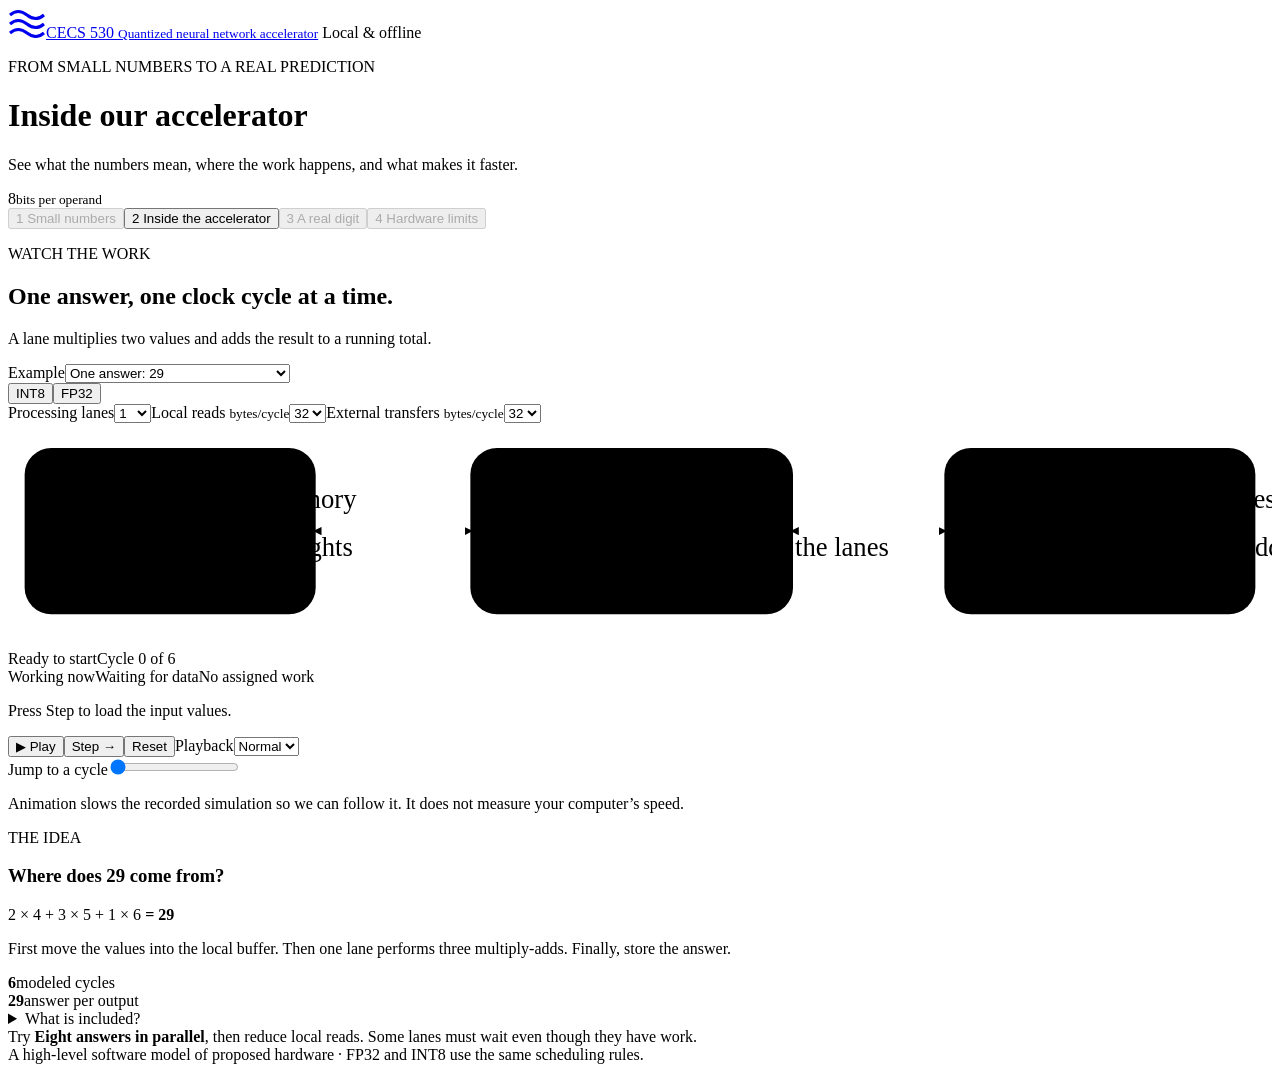
==== demo/web/index.html @ 4443b755 "Animate the accelerator one cycle at a time Add the offline browser interface, memory diagram, lane " ====
<!doctype html>
<html lang="en"><head><meta charset="utf-8"><meta name="viewport" content="width=device-width,initial-scale=1"><title>Inside our accelerator · CECS 530</title><link rel="stylesheet" href="/styles.css"><script defer src="/app.js"></script></head>
<body>
<header class="topbar"><a class="brand" href="/" aria-label="Demo home"><svg width="38" height="30" viewBox="0 0 38 30" aria-hidden="true"><path d="M2 7Q10 0 19 7T36 7M2 16Q10 9 19 16T36 16M2 25Q10 18 19 25T36 25" fill="none" stroke="currentColor" stroke-width="3"/></svg><span>CECS 530 <small>Quantized neural network accelerator</small></span></a><span class="local-tag"><i></i> Local &amp; offline</span></header>
<main>
<div class="hero"><div><p class="eyebrow">FROM SMALL NUMBERS TO A REAL PREDICTION</p><h1>Inside our accelerator</h1><p>See what the numbers mean, where the work happens, and what makes it faster.</p></div><div class="hero-mark" aria-hidden="true"><span>8</span><small>bits per operand</small></div></div>
<nav class="tabs" aria-label="Walkthrough sections"><button data-view="numbers" disabled>1 <span>Small numbers</span></button><button data-view="accelerator" class="selected" aria-current="page">2 <span>Inside the accelerator</span></button><button data-view="digit" disabled>3 <span>A real digit</span></button><button data-view="hardware" disabled>4 <span>Hardware limits</span></button></nav>
<section id="accelerator-view" class="view">
<div class="view-heading"><div><p class="eyebrow">WATCH THE WORK</p><h2>One answer, one clock cycle at a time.</h2></div><p class="view-intro">A lane multiplies two values and adds the result to a running total.</p></div>
<div class="two-column"><div class="panel simulation">
<div class="toolbar"><label>Example<select id="toy-preset"><option value="single">One answer: 29</option><option value="parallel">Eight answers in parallel</option><option value="tail">Ten outputs: a partially filled group</option></select></label><div class="segmented" aria-label="Operand precision"><button data-precision="int8" class="selected" aria-pressed="true">INT8</button><button data-precision="fp32" aria-pressed="false">FP32</button></div></div>
<div class="compact-controls"><label>Processing lanes<select id="toy-lanes"><option>1</option><option>4</option><option>8</option><option>16</option><option>32</option></select></label><label>Local reads <small>bytes/cycle</small><select id="toy-local"><option>2</option><option>8</option><option>16</option><option selected>32</option><option>64</option></select></label><label>External transfers <small>bytes/cycle</small><select id="toy-external"><option>1</option><option>4</option><option>8</option><option selected>32</option><option>64</option></select></label></div>
<div id="toy-error" class="error" role="alert" hidden></div>
<div id="toy-stage">
<svg class="machine" viewBox="0 0 760 134" role="img" aria-label="External memory connects to a local buffer, which feeds the processing lanes"><defs><marker id="arrowhead" viewBox="0 0 10 10" refX="7" refY="5" markerWidth="5" markerHeight="5" orient="auto-start-reverse"><path d="M0 0L10 5L0 10z" fill="currentColor"/></marker></defs><path id="external-path" class="connection" d="M185 65H278" marker-start="url(#arrowhead)" marker-end="url(#arrowhead)"/><path id="local-path" class="connection" d="M472 65H563" marker-start="url(#arrowhead)" marker-end="url(#arrowhead)"/><rect class="machine-node" x="10" y="15" width="175" height="100" rx="16"/><rect class="machine-node buffer-node" x="278" y="15" width="194" height="100" rx="16"/><rect class="machine-node lane-node" x="563" y="15" width="187" height="100" rx="16"/><text x="98" y="51">External memory</text><text class="machine-small" x="98" y="80">inputs &amp; weights</text><text x="375" y="51">Local buffer</text><text class="machine-small" id="buffer-caption" x="375" y="80">values close to the lanes</text><text x="656" y="51">Processing lanes</text><text class="machine-small" id="machine-lane-caption" x="656" y="80">one multiply-add per lane</text></svg>
<div class="phase-heading"><span id="phase-pill" class="pill">Ready to start</span><span id="cycle-label">Cycle 0 of 6</span></div><div id="phase-timeline" class="timeline" aria-label="Execution phases"></div>
<div id="lane-grid" class="lane-grid"></div>
<div class="legend"><span><i class="working"></i>Working now</span><span><i class="waiting"></i>Waiting for data</span><span><i class="unused"></i>No assigned work</span></div>
<p id="event-explanation" class="event-note" aria-live="polite">Press Step to load the input values.</p>
<div class="playback"><button id="play" class="primary">▶ Play</button><button id="step">Step →</button><button id="reset">Reset</button><label>Playback<select id="playback-speed"><option value="1200">Slow</option><option value="650" selected>Normal</option><option value="200">Fast</option></select></label></div>
<label class="scrub-label">Jump to a cycle<input id="trace-position" type="range" min="0" max="6" value="0"></label>
<p class="small-note">Animation slows the recorded simulation so we can follow it. It does not measure your computer’s speed.</p>
</div></div>
<aside class="lesson"><p class="eyebrow">THE IDEA</p><h3 id="toy-lesson-title">Where does 29 come from?</h3><div class="equation">2 × 4 + 3 × 5 + 1 × 6 <strong>= 29</strong></div><p id="toy-lesson">First move the values into the local buffer. Then one lane performs three multiply-adds. Finally, store the answer.</p><div class="stat-pair"><div><strong id="toy-total">6</strong><span>modeled cycles</span></div><div><strong id="toy-answer">29</strong><span>answer per output</span></div></div><details><summary>What is included?</summary><p>Load inputs, load weights, perform matrix calculations, and store 32-bit outputs. Bias, activation and rescaling are separate steps in the digit view.</p></details><div class="tip">Try <b>Eight answers in parallel</b>, then reduce local reads. Some lanes must wait even though they have work.</div></aside></div>
</section>
<section id="numbers-view" class="view" hidden></section><section id="digit-view" class="view" hidden></section><section id="hardware-view" class="view" hidden></section>
<footer>A high-level software model of proposed hardware · FP32 and INT8 use the same scheduling rules.</footer>
</main></body></html>
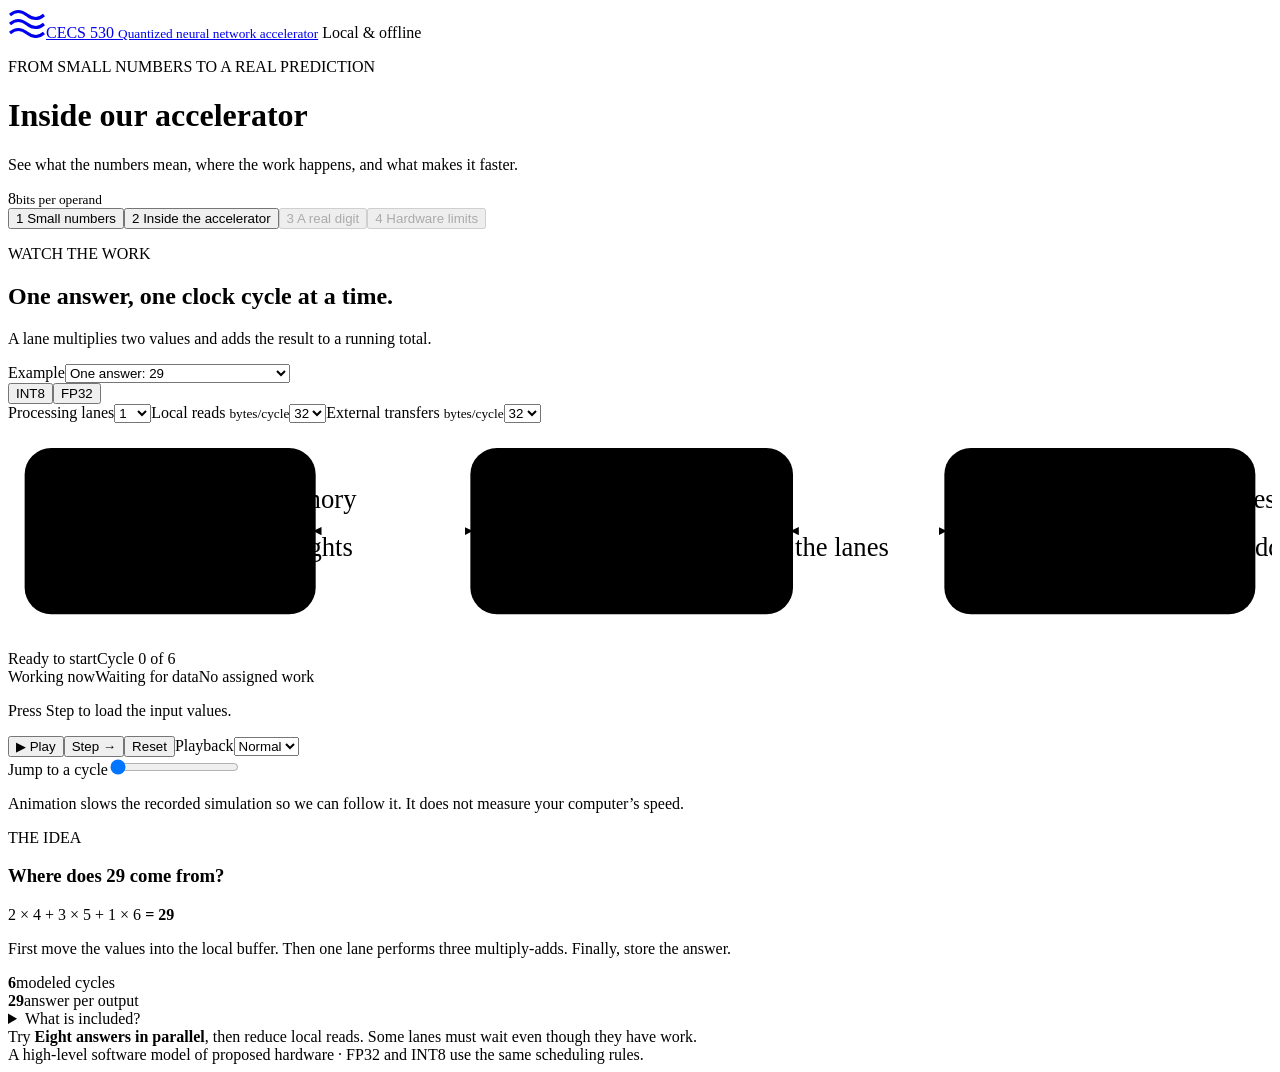
==== commit c4e27de6: "Explain quantization with interactive examples Show rounding, clipping, wider accumulation and bias " ====
--- a/demo/web/index.html
+++ b/demo/web/index.html
@@ -4,7 +4,7 @@
 <header class="topbar"><a class="brand" href="/" aria-label="Demo home"><svg width="38" height="30" viewBox="0 0 38 30" aria-hidden="true"><path d="M2 7Q10 0 19 7T36 7M2 16Q10 9 19 16T36 16M2 25Q10 18 19 25T36 25" fill="none" stroke="currentColor" stroke-width="3"/></svg><span>CECS 530 <small>Quantized neural network accelerator</small></span></a><span class="local-tag"><i></i> Local &amp; offline</span></header>
 <main>
 <div class="hero"><div><p class="eyebrow">FROM SMALL NUMBERS TO A REAL PREDICTION</p><h1>Inside our accelerator</h1><p>See what the numbers mean, where the work happens, and what makes it faster.</p></div><div class="hero-mark" aria-hidden="true"><span>8</span><small>bits per operand</small></div></div>
-<nav class="tabs" aria-label="Walkthrough sections"><button data-view="numbers" disabled>1 <span>Small numbers</span></button><button data-view="accelerator" class="selected" aria-current="page">2 <span>Inside the accelerator</span></button><button data-view="digit" disabled>3 <span>A real digit</span></button><button data-view="hardware" disabled>4 <span>Hardware limits</span></button></nav>
+<nav class="tabs" aria-label="Walkthrough sections"><button data-view="numbers">1 <span>Small numbers</span></button><button data-view="accelerator" class="selected" aria-current="page">2 <span>Inside the accelerator</span></button><button data-view="digit" disabled>3 <span>A real digit</span></button><button data-view="hardware" disabled>4 <span>Hardware limits</span></button></nav>
 <section id="accelerator-view" class="view">
 <div class="view-heading"><div><p class="eyebrow">WATCH THE WORK</p><h2>One answer, one clock cycle at a time.</h2></div><p class="view-intro">A lane multiplies two values and adds the result to a running total.</p></div>
 <div class="two-column"><div class="panel simulation">
@@ -23,6 +23,15 @@
 </div></div>
 <aside class="lesson"><p class="eyebrow">THE IDEA</p><h3 id="toy-lesson-title">Where does 29 come from?</h3><div class="equation">2 × 4 + 3 × 5 + 1 × 6 <strong>= 29</strong></div><p id="toy-lesson">First move the values into the local buffer. Then one lane performs three multiply-adds. Finally, store the answer.</p><div class="stat-pair"><div><strong id="toy-total">6</strong><span>modeled cycles</span></div><div><strong id="toy-answer">29</strong><span>answer per output</span></div></div><details><summary>What is included?</summary><p>Load inputs, load weights, perform matrix calculations, and store 32-bit outputs. Bias, activation and rescaling are separate steps in the digit view.</p></details><div class="tip">Try <b>Eight answers in parallel</b>, then reduce local reads. Some lanes must wait even though they have work.</div></aside></div>
 </section>
-<section id="numbers-view" class="view" hidden></section><section id="digit-view" class="view" hidden></section><section id="hardware-view" class="view" hidden></section>
+<section id="numbers-view" class="view" hidden>
+<div class="view-heading"><div><p class="eyebrow">UNDERSTAND THE REPRESENTATION</p><h2>Smaller numbers keep less detail.</h2></div><p class="view-intro">An integer and a scale work together to represent a value.</p></div>
+<div class="panel"><div class="number-controls"><label>Original value<input id="quant-value" type="number" min="-1000" max="1000" step="0.01" value="1.23"></label><label>Scale <small>value represented by one integer step</small><input id="quant-scale" type="number" min="0.0001" max="10" step="0.01" value="0.1"></label><button id="round-example">Try rounding</button><button id="clip-example">Try clipping</button><button id="tie-example">Try a halfway value</button></div>
+<div id="quant-error" class="error" role="alert" hidden></div><div id="quant-result">
+<div class="number-flow"><div><span>Original value</span><strong id="quant-original">1.23</strong><small>represented with FP32</small></div><b>÷ scale</b><div><span>Integer steps</span><strong id="quant-scaled">12.3</strong><small>round, then stay within range</small></div><b>store</b><div class="highlight"><span>Stored INT8</span><strong id="quant-stored">12</strong><small>one byte per operand</small></div><b>× scale</b><div><span>Reconstructed value</span><strong id="quant-reconstructed">1.2</strong><small id="quant-loss">0.03 difference</small></div></div>
+<div class="number-line"><span>−127</span><div><i id="quant-marker"></i></div><span>127</span></div><p id="quant-explanation" class="event-note" aria-live="polite"></p><p class="small-note">This teaching example changes its own scale. The digit model’s calibrated scale stays fixed.</p></div></div>
+<div class="explanation-grid"><article class="panel"><p class="eyebrow">SMALL OPERANDS, WIDE TOTALS</p><h3>Why not keep the answer in INT8?</h3><div class="big-equation">127 × 127 = <strong id="wide-product">16,129</strong></div><p>Even one product is too large for INT8. A dot product adds many of them, so our machine uses a checked INT32 running total.</p><div class="range-note"><b>INT8 operands</b> −128 to 127<br><b>INT32 totals</b> −2,147,483,648 to 2,147,483,647</div><p class="small-note">Our weight quantizer uses the symmetric subset −127 to 127.</p></article>
+<article class="panel"><p class="eyebrow">KEEP THE UNITS CONSISTENT</p><h3>A bias is added in the product’s units.</h3><div class="bias-flow"><div><strong>20</strong><span>× 0.01 = 0.20</span></div><b>+ 4</b><div><strong id="bias-total">24</strong><span>× 0.01 = 0.24</span></div><b>÷ 4</b><div><strong id="bias-rescaled">6</strong><span>× 0.04 = 0.24</span></div></div><p>A learned bias of 0.04 becomes integer 4 at scale 0.01. Rescaling changes the integer to match the next layer’s units. Both final representations mean 0.24.</p><p class="small-note">These are illustrative values. The actual network uses its fixed calibrated scale and an integer multiplier and shift.</p></article></div>
+<div class="panel preparation"><p class="eyebrow">PREPARE ONCE, THEN PREDICT</p><h3>The model is already trained.</h3><div class="split-flow"><div><strong>54,000</strong><span>training images<br>learn weights and biases</span></div><div><strong>5,000</strong><span>validation images<br>monitor training</span></div><div><strong>1,000</strong><span>calibration images<br>choose a hidden scale</span></div><div><strong>10,000</strong><span>separate test images<br>measure final accuracy</span></div></div><p>The live demo uses the verified weights and fixed scales. It does not learn from the examples you select.</p></div>
+</section><section id="digit-view" class="view" hidden></section><section id="hardware-view" class="view" hidden></section>
 <footer>A high-level software model of proposed hardware · FP32 and INT8 use the same scheduling rules.</footer>
 </main></body></html>
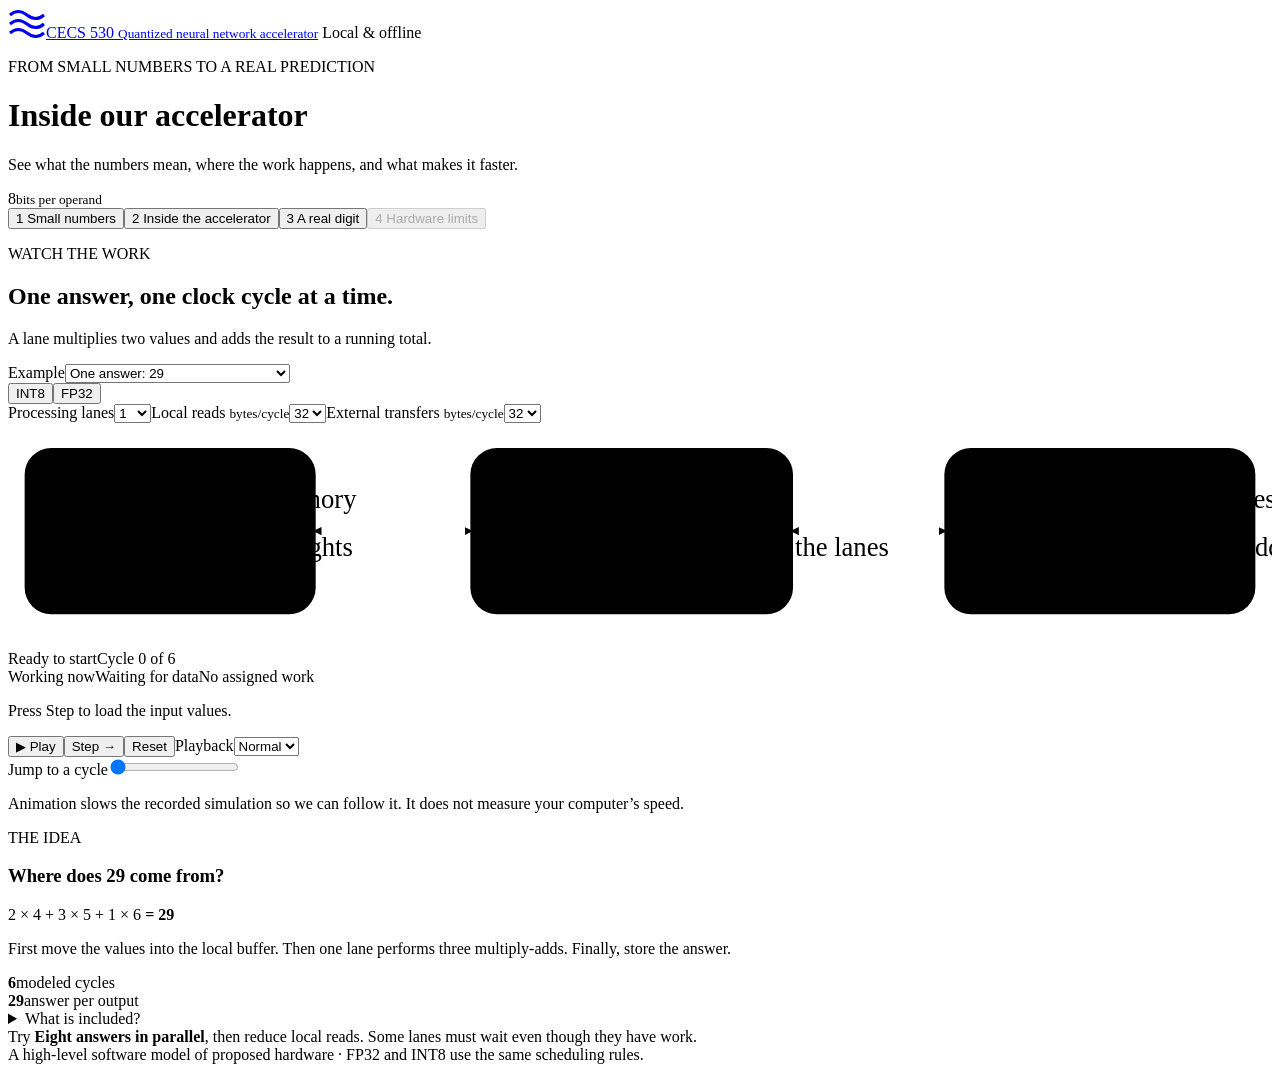
==== commit dd9b7f61: "Show real digit predictions through both models Run every selected image through both simulated laye" ====
--- a/demo/web/index.html
+++ b/demo/web/index.html
@@ -4,7 +4,7 @@
 <header class="topbar"><a class="brand" href="/" aria-label="Demo home"><svg width="38" height="30" viewBox="0 0 38 30" aria-hidden="true"><path d="M2 7Q10 0 19 7T36 7M2 16Q10 9 19 16T36 16M2 25Q10 18 19 25T36 25" fill="none" stroke="currentColor" stroke-width="3"/></svg><span>CECS 530 <small>Quantized neural network accelerator</small></span></a><span class="local-tag"><i></i> Local &amp; offline</span></header>
 <main>
 <div class="hero"><div><p class="eyebrow">FROM SMALL NUMBERS TO A REAL PREDICTION</p><h1>Inside our accelerator</h1><p>See what the numbers mean, where the work happens, and what makes it faster.</p></div><div class="hero-mark" aria-hidden="true"><span>8</span><small>bits per operand</small></div></div>
-<nav class="tabs" aria-label="Walkthrough sections"><button data-view="numbers">1 <span>Small numbers</span></button><button data-view="accelerator" class="selected" aria-current="page">2 <span>Inside the accelerator</span></button><button data-view="digit" disabled>3 <span>A real digit</span></button><button data-view="hardware" disabled>4 <span>Hardware limits</span></button></nav>
+<nav class="tabs" aria-label="Walkthrough sections"><button data-view="numbers">1 <span>Small numbers</span></button><button data-view="accelerator" class="selected" aria-current="page">2 <span>Inside the accelerator</span></button><button data-view="digit">3 <span>A real digit</span></button><button data-view="hardware" disabled>4 <span>Hardware limits</span></button></nav>
 <section id="accelerator-view" class="view">
 <div class="view-heading"><div><p class="eyebrow">WATCH THE WORK</p><h2>One answer, one clock cycle at a time.</h2></div><p class="view-intro">A lane multiplies two values and adds the result to a running total.</p></div>
 <div class="two-column"><div class="panel simulation">
@@ -32,6 +32,20 @@
 <div class="explanation-grid"><article class="panel"><p class="eyebrow">SMALL OPERANDS, WIDE TOTALS</p><h3>Why not keep the answer in INT8?</h3><div class="big-equation">127 × 127 = <strong id="wide-product">16,129</strong></div><p>Even one product is too large for INT8. A dot product adds many of them, so our machine uses a checked INT32 running total.</p><div class="range-note"><b>INT8 operands</b> −128 to 127<br><b>INT32 totals</b> −2,147,483,648 to 2,147,483,647</div><p class="small-note">Our weight quantizer uses the symmetric subset −127 to 127.</p></article>
 <article class="panel"><p class="eyebrow">KEEP THE UNITS CONSISTENT</p><h3>A bias is added in the product’s units.</h3><div class="bias-flow"><div><strong>20</strong><span>× 0.01 = 0.20</span></div><b>+ 4</b><div><strong id="bias-total">24</strong><span>× 0.01 = 0.24</span></div><b>÷ 4</b><div><strong id="bias-rescaled">6</strong><span>× 0.04 = 0.24</span></div></div><p>A learned bias of 0.04 becomes integer 4 at scale 0.01. Rescaling changes the integer to match the next layer’s units. Both final representations mean 0.24.</p><p class="small-note">These are illustrative values. The actual network uses its fixed calibrated scale and an integer multiplier and shift.</p></article></div>
 <div class="panel preparation"><p class="eyebrow">PREPARE ONCE, THEN PREDICT</p><h3>The model is already trained.</h3><div class="split-flow"><div><strong>54,000</strong><span>training images<br>learn weights and biases</span></div><div><strong>5,000</strong><span>validation images<br>monitor training</span></div><div><strong>1,000</strong><span>calibration images<br>choose a hidden scale</span></div><div><strong>10,000</strong><span>separate test images<br>measure final accuracy</span></div></div><p>The live demo uses the verified weights and fixed scales. It does not learn from the examples you select.</p></div>
-</section><section id="digit-view" class="view" hidden></section><section id="hardware-view" class="view" hidden></section>
+</section><section id="digit-view" class="view" hidden>
+<div class="view-heading"><div><p class="eyebrow">FROM PIXELS TO A PREDICTION</p><h2>A real image. Two numerical paths.</h2></div><p class="view-intro">The verified network has 784 inputs, 64 hidden values and ten digit scores.</p></div>
+<div class="digit-layout"><aside class="panel gallery-panel"><label>Choose an example<select id="gallery-filter"><option value="all">All 31 examples</option><option value="correct">Both models correct</option><option value="mistake">At least one mistake</option><option value="different">FP32 and INT8 disagree</option></select></label><div id="digit-gallery" class="digit-gallery" aria-label="MNIST example gallery"></div><p class="small-note">Includes the first 16 verified images and all 15 disagreements from the original test. This gallery is not an accuracy sample.</p></aside>
+<div><div class="panel"><div class="selected-digit"><canvas id="selected-digit" width="28" height="28" aria-label="Selected MNIST image"></canvas><div><p class="eyebrow" id="selected-example">MNIST image 0</p><h3 id="known-digit">Known digit: 7</h3><p>The weights and calibrated scales stay fixed.</p></div><button id="run-digit" class="primary">Run both models</button></div>
+<div id="digit-error" class="error" role="alert" hidden></div><p id="digit-loading" class="event-note" hidden>Running both matrix stages through the simulator…</p>
+<div id="digit-result" hidden><div class="prediction-row"><div class="prediction fp32"><span>FP32 prediction</span><strong id="fp-prediction"></strong><small id="fp-correct"></small></div><div class="prediction int8"><span>INT8 prediction</span><strong id="int-prediction"></strong><small id="int-correct"></small></div><div class="verification-note" id="digit-verification"></div></div>
+<div class="pipeline" aria-label="Inspect the prediction steps"><button data-stage="pixels" class="selected">1 · Pixels</button><button data-stage="first">2 · First matrix</button><button data-stage="hidden">3 · Hidden values</button><button data-stage="second">4 · Second matrix</button><button data-stage="scores">5 · Digit scores</button></div>
+<div class="stage-description"><span id="stage-badge" class="pill"></span><h3 id="stage-title"></h3><p id="stage-copy"></p></div>
+<div id="pixel-inspection" class="pixel-inspection"><div><canvas id="pixel-map" width="28" height="28" aria-label="Pixel values; choose one to inspect"></canvas><small>Click a pixel to inspect its values.</small></div><div><p class="eyebrow">ONE PIXEL, TWO REPRESENTATIONS</p><div id="pixel-details" class="pixel-details"></div><p class="small-note">Divide the stored image byte by 255 for FP32. INT8 represents it in steps of 1/127.</p></div></div>
+<div id="hidden-inspection" hidden><div class="heatmap-title"><span>FP32 hidden values</span><span>INT8 hidden values</span></div><div class="hidden-pair"><div id="hidden-fp" class="hidden-grid"></div><div id="hidden-int" class="hidden-grid"></div></div><p class="small-note" id="hidden-note"></p></div>
+<div id="stage-metrics" class="metric-grid" hidden></div>
+<div id="score-inspection" hidden><div class="legend"><span class="blue">● FP32</span><span class="orange">● INT8 in comparable display units</span></div><svg id="score-chart" viewBox="0 0 700 345" role="img" aria-label="Ten output scores for FP32 and INT8"></svg><p class="small-note">These are scores, not confidence percentages. INT8 picks its maximum using raw INT32 scores; conversion here is only for comparison.</p><details><summary>See the raw INT32 digit scores</summary><p id="raw-scores" class="mono"></p></details></div>
+<p class="small-note" id="live-timing-note"></p></div></div>
+<div class="panel saved-results"><p class="eyebrow">SAVED FULL-TEST RESULT · 10,000 IMAGES</p><div class="stat-pair"><div><strong class="blue" id="saved-fp-accuracy">96.96%</strong><span>FP32 accuracy</span></div><div><strong class="orange" id="saved-int-accuracy">96.98%</strong><span>INT8 accuracy</span></div></div><p>These are the published full-test counts, not an accuracy estimate from clicking through this gallery. Fifteen predictions changed; INT8 was correct on two more images overall.</p></div></div></div>
+</section><section id="hardware-view" class="view" hidden></section>
 <footer>A high-level software model of proposed hardware · FP32 and INT8 use the same scheduling rules.</footer>
 </main></body></html>
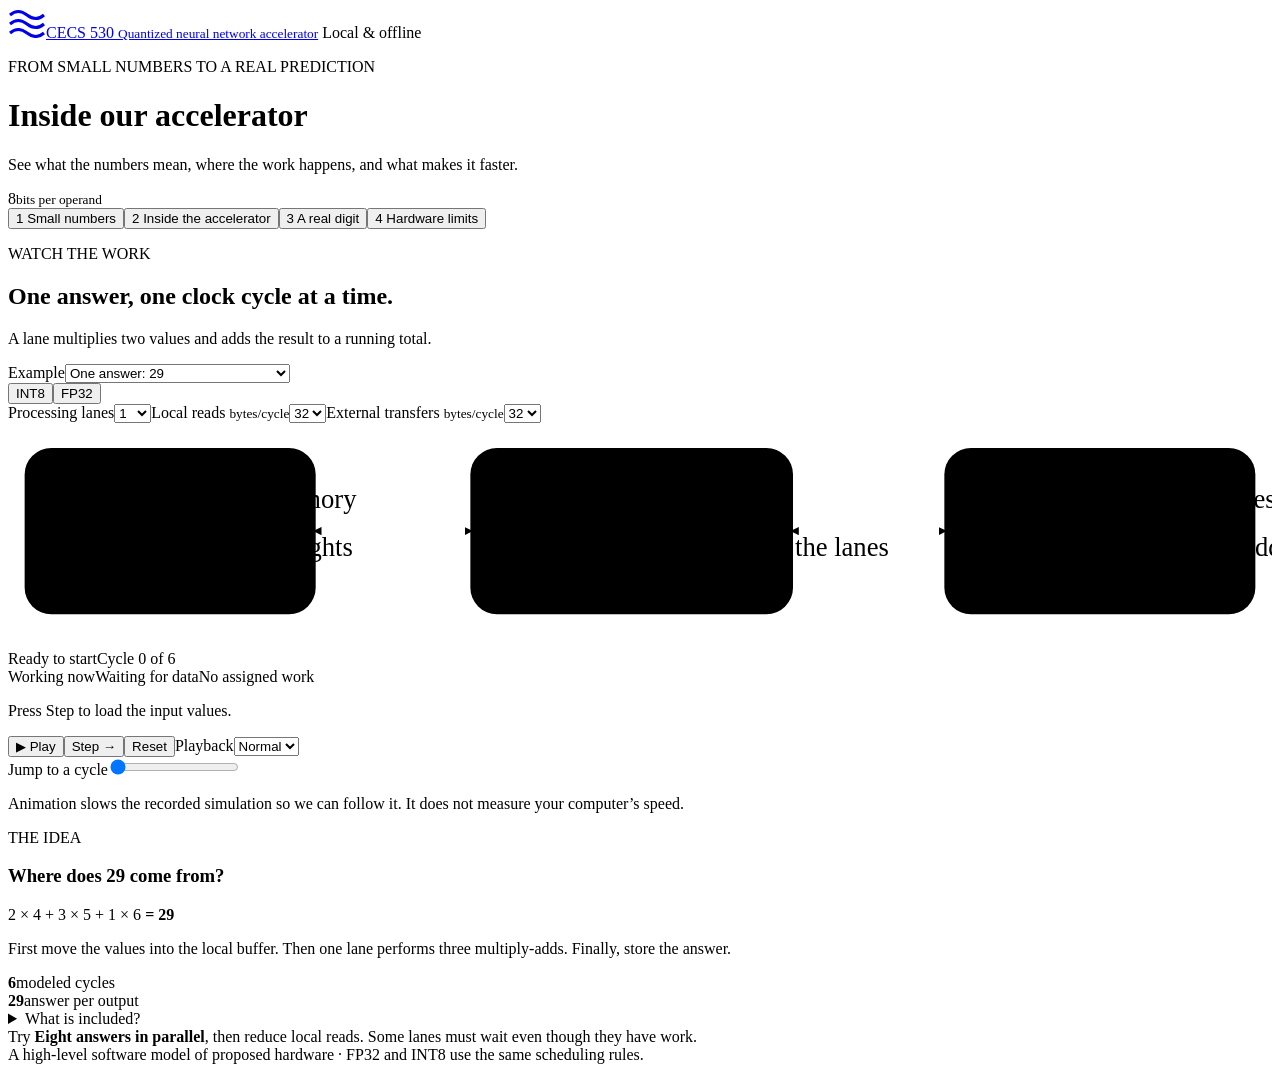
==== commit eb513548: "Make memory limits and lane counts interactive Recompute matched hardware comparisons and both publi" ====
--- a/demo/web/index.html
+++ b/demo/web/index.html
@@ -4,7 +4,7 @@
 <header class="topbar"><a class="brand" href="/" aria-label="Demo home"><svg width="38" height="30" viewBox="0 0 38 30" aria-hidden="true"><path d="M2 7Q10 0 19 7T36 7M2 16Q10 9 19 16T36 16M2 25Q10 18 19 25T36 25" fill="none" stroke="currentColor" stroke-width="3"/></svg><span>CECS 530 <small>Quantized neural network accelerator</small></span></a><span class="local-tag"><i></i> Local &amp; offline</span></header>
 <main>
 <div class="hero"><div><p class="eyebrow">FROM SMALL NUMBERS TO A REAL PREDICTION</p><h1>Inside our accelerator</h1><p>See what the numbers mean, where the work happens, and what makes it faster.</p></div><div class="hero-mark" aria-hidden="true"><span>8</span><small>bits per operand</small></div></div>
-<nav class="tabs" aria-label="Walkthrough sections"><button data-view="numbers">1 <span>Small numbers</span></button><button data-view="accelerator" class="selected" aria-current="page">2 <span>Inside the accelerator</span></button><button data-view="digit">3 <span>A real digit</span></button><button data-view="hardware" disabled>4 <span>Hardware limits</span></button></nav>
+<nav class="tabs" aria-label="Walkthrough sections"><button data-view="numbers">1 <span>Small numbers</span></button><button data-view="accelerator" class="selected" aria-current="page">2 <span>Inside the accelerator</span></button><button data-view="digit">3 <span>A real digit</span></button><button data-view="hardware">4 <span>Hardware limits</span></button></nav>
 <section id="accelerator-view" class="view">
 <div class="view-heading"><div><p class="eyebrow">WATCH THE WORK</p><h2>One answer, one clock cycle at a time.</h2></div><p class="view-intro">A lane multiplies two values and adds the result to a running total.</p></div>
 <div class="two-column"><div class="panel simulation">
@@ -46,6 +46,15 @@
 <div id="score-inspection" hidden><div class="legend"><span class="blue">● FP32</span><span class="orange">● INT8 in comparable display units</span></div><svg id="score-chart" viewBox="0 0 700 345" role="img" aria-label="Ten output scores for FP32 and INT8"></svg><p class="small-note">These are scores, not confidence percentages. INT8 picks its maximum using raw INT32 scores; conversion here is only for comparison.</p><details><summary>See the raw INT32 digit scores</summary><p id="raw-scores" class="mono"></p></details></div>
 <p class="small-note" id="live-timing-note"></p></div></div>
 <div class="panel saved-results"><p class="eyebrow">SAVED FULL-TEST RESULT · 10,000 IMAGES</p><div class="stat-pair"><div><strong class="blue" id="saved-fp-accuracy">96.96%</strong><span>FP32 accuracy</span></div><div><strong class="orange" id="saved-int-accuracy">96.98%</strong><span>INT8 accuracy</span></div></div><p>These are the published full-test counts, not an accuracy estimate from clicking through this gallery. Fifteen predictions changed; INT8 was correct on two more images overall.</p></div></div></div>
-</section><section id="hardware-view" class="view" hidden></section>
+</section><section id="hardware-view" class="view" hidden>
+<div class="view-heading"><div><p class="eyebrow">CHANGE THE MACHINE</p><h2>More lanes need more data.</h2></div><p class="view-intro">Compare the same two matrix stages under matching hardware assumptions.</p></div>
+<div class="panel"><div class="presets" aria-label="Hardware presets"><button data-hardware="baseline" class="selected">Baseline</button><button data-hardware="starved">Starved lanes</button><button data-hardware="extra">Extra lanes</button><button data-hardware="capacity">Too little memory</button></div><div class="hardware-controls"><label>Processing lanes<select id="hardware-lanes"><option>1</option><option>4</option><option selected>8</option><option>16</option><option>32</option></select></label><label>Local reads <small>bytes/cycle</small><select id="hardware-local"><option>2</option><option>8</option><option>16</option><option selected>32</option><option>64</option><option>128</option></select></label><label>External transfers <small>bytes/cycle</small><select id="hardware-external"><option>8</option><option>16</option><option selected>32</option><option>64</option><option>128</option></select></label><label>Local buffer <small>KiB</small><select id="hardware-capacity"><option>32</option><option>64</option><option>128</option><option selected>256</option><option>512</option></select></label><label>Assumed clock <small>MHz</small><select id="hardware-clock"><option>50</option><option selected>100</option><option>200</option></select></label></div><p class="small-note">The clock converts counted cycles to estimated time. It is a modeling assumption, not a measured chip frequency.</p></div>
+<p id="hardware-loading" class="event-note" hidden>Recomputing the matrix-stage experiments…</p><div id="hardware-error" class="error" role="alert" hidden></div>
+<div id="hardware-results" hidden><div id="hardware-metrics" class="metric-grid"></div>
+<div class="hardware-pair"><article class="panel"><div class="chart-heading"><h3>Where the cycles go</h3><span class="pill">Two matrix stages</span></div><svg id="cycle-chart" viewBox="0 0 650 230" role="img" aria-label="Compute and transfer cycle comparison"></svg><div class="legend"><span>Dark segment: compute</span><span>Light segment: external transfers</span></div><div id="hardware-format-errors" role="status"></div></article>
+<article class="panel"><h3>Does the whole layer fit?</h3><div id="memory-bars"></div><p id="supply-note" class="event-note"></p><p class="small-note">Capacity is how much fits. Bandwidth is how quickly data moves. This model requires the whole matrix stage to fit; it has no tiling.</p></article></div>
+<div class="hardware-pair"><article class="panel"><h3>Add processing lanes</h3><p class="chart-subtitle">Matrix-stage rate · thousand images/s</p><svg id="lane-chart" viewBox="0 0 650 290" role="img" aria-label="Matrix-stage rate versus processing lanes"></svg><p class="small-note">Local and external bandwidths use your settings. Extra lanes can stop helping when the local read connection is full.</p></article><article class="panel"><h3>Speed up external transfers</h3><p class="chart-subtitle">Matrix-stage rate · thousand images/s</p><svg id="bandwidth-chart" viewBox="0 0 650 290" role="img" aria-label="Matrix-stage rate versus external bytes per cycle"></svg><p class="small-note">This sweep holds 32 lanes fixed and uses your local read bandwidth. Faster loading and storing does not widen the separate local read connection.</p></article></div>
+<div class="legend chart-key"><span class="blue">● FP32</span><span class="orange">● INT8</span></div><details class="panel"><summary>How to interpret these estimates</summary><p>These are the cycles for one image’s two matrix stages, including their input, weight and output transfers. Bias, activation, rescaling and digit selection are calculated elsewhere and are not included in the time here. Matrix traffic excludes bias and scale metadata.</p><p>The simulator counts an explicit schedule with no zero-skipping. The fixed-dimension sweeps therefore have the same cycle counts as the real-image checks. Equal clock and lane counts do not establish equal physical area, energy or achievable frequency.</p></details></div>
+</section>
 <footer>A high-level software model of proposed hardware · FP32 and INT8 use the same scheduling rules.</footer>
 </main></body></html>
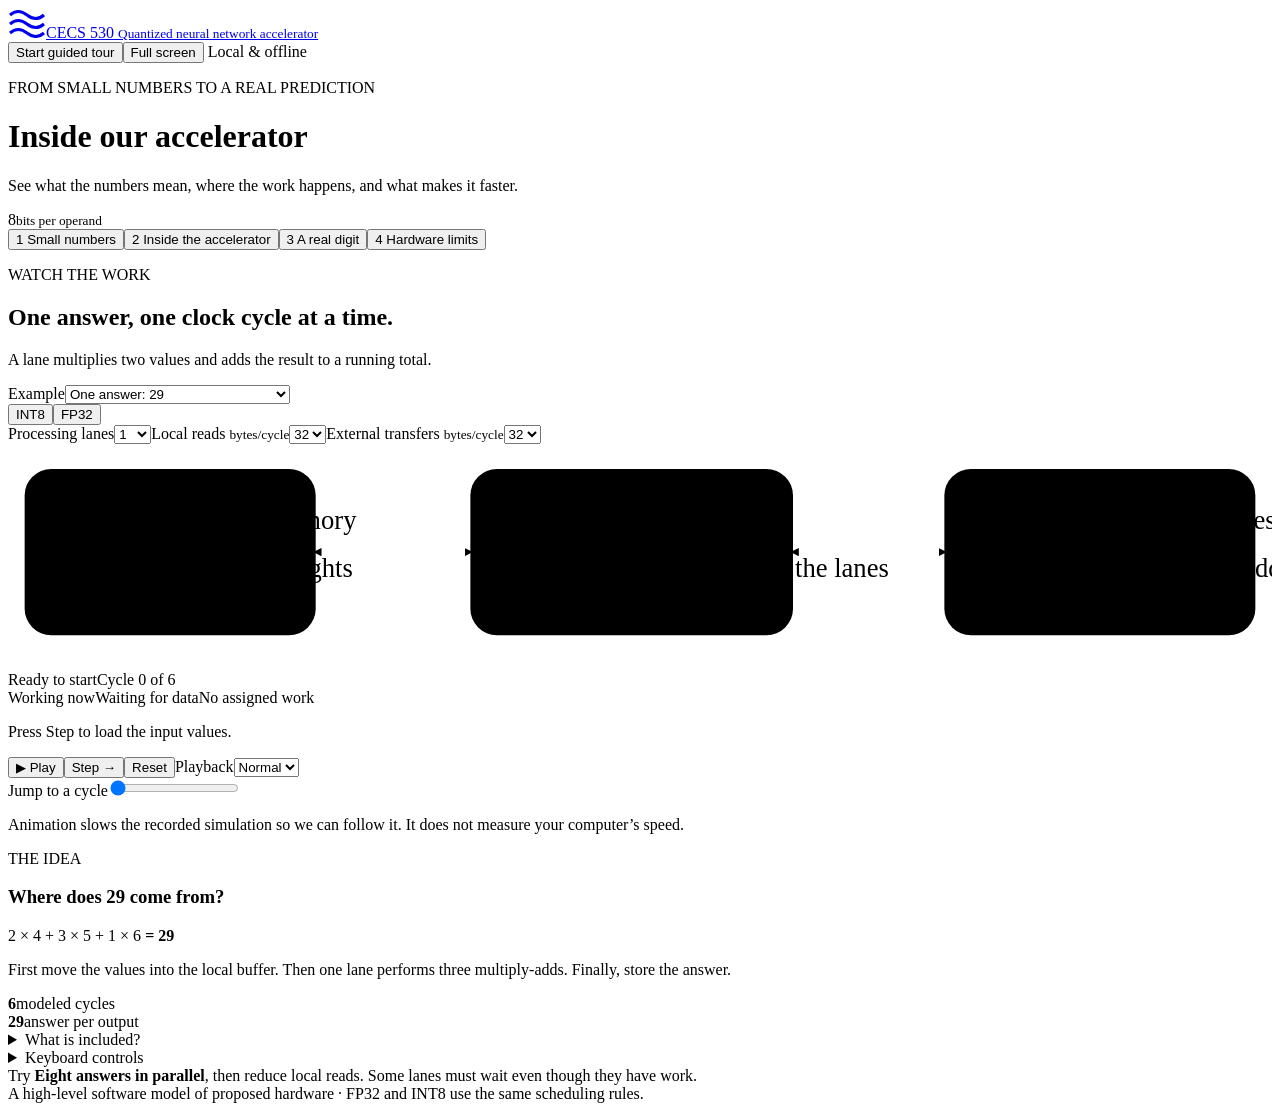
==== commit 366f280d: "Add a guided presentation walkthrough Connect the four views with a narrated tour, presentation cont" ====
--- a/demo/web/index.html
+++ b/demo/web/index.html
@@ -1,10 +1,11 @@
 <!doctype html>
 <html lang="en"><head><meta charset="utf-8"><meta name="viewport" content="width=device-width,initial-scale=1"><title>Inside our accelerator · CECS 530</title><link rel="stylesheet" href="/styles.css"><script defer src="/app.js"></script></head>
 <body>
-<header class="topbar"><a class="brand" href="/" aria-label="Demo home"><svg width="38" height="30" viewBox="0 0 38 30" aria-hidden="true"><path d="M2 7Q10 0 19 7T36 7M2 16Q10 9 19 16T36 16M2 25Q10 18 19 25T36 25" fill="none" stroke="currentColor" stroke-width="3"/></svg><span>CECS 530 <small>Quantized neural network accelerator</small></span></a><span class="local-tag"><i></i> Local &amp; offline</span></header>
+<header class="topbar"><a class="brand" href="/" aria-label="Demo home"><svg width="38" height="30" viewBox="0 0 38 30" aria-hidden="true"><path d="M2 7Q10 0 19 7T36 7M2 16Q10 9 19 16T36 16M2 25Q10 18 19 25T36 25" fill="none" stroke="currentColor" stroke-width="3"/></svg><span>CECS 530 <small>Quantized neural network accelerator</small></span></a><div class="header-actions"><button id="start-guide">Start guided tour</button><button id="fullscreen">Full screen</button><span class="local-tag"><i></i> Local &amp; offline</span></div></header>
 <main>
 <div class="hero"><div><p class="eyebrow">FROM SMALL NUMBERS TO A REAL PREDICTION</p><h1>Inside our accelerator</h1><p>See what the numbers mean, where the work happens, and what makes it faster.</p></div><div class="hero-mark" aria-hidden="true"><span>8</span><small>bits per operand</small></div></div>
 <nav class="tabs" aria-label="Walkthrough sections"><button data-view="numbers">1 <span>Small numbers</span></button><button data-view="accelerator" class="selected" aria-current="page">2 <span>Inside the accelerator</span></button><button data-view="digit">3 <span>A real digit</span></button><button data-view="hardware">4 <span>Hardware limits</span></button></nav>
+<aside id="guide-panel" class="guide-panel" hidden aria-label="Guided presentation"><div><p id="guide-count" class="eyebrow"></p><h2 id="guide-title"></h2><p id="guide-copy"></p></div><div class="guide-buttons"><button id="guide-back">← Back</button><button id="guide-next" class="primary">Next →</button><button id="guide-close" aria-label="Close guided tour">×</button></div></aside>
 <section id="accelerator-view" class="view">
 <div class="view-heading"><div><p class="eyebrow">WATCH THE WORK</p><h2>One answer, one clock cycle at a time.</h2></div><p class="view-intro">A lane multiplies two values and adds the result to a running total.</p></div>
 <div class="two-column"><div class="panel simulation">
@@ -21,7 +22,7 @@
 <label class="scrub-label">Jump to a cycle<input id="trace-position" type="range" min="0" max="6" value="0"></label>
 <p class="small-note">Animation slows the recorded simulation so we can follow it. It does not measure your computer’s speed.</p>
 </div></div>
-<aside class="lesson"><p class="eyebrow">THE IDEA</p><h3 id="toy-lesson-title">Where does 29 come from?</h3><div class="equation">2 × 4 + 3 × 5 + 1 × 6 <strong>= 29</strong></div><p id="toy-lesson">First move the values into the local buffer. Then one lane performs three multiply-adds. Finally, store the answer.</p><div class="stat-pair"><div><strong id="toy-total">6</strong><span>modeled cycles</span></div><div><strong id="toy-answer">29</strong><span>answer per output</span></div></div><details><summary>What is included?</summary><p>Load inputs, load weights, perform matrix calculations, and store 32-bit outputs. Bias, activation and rescaling are separate steps in the digit view.</p></details><div class="tip">Try <b>Eight answers in parallel</b>, then reduce local reads. Some lanes must wait even though they have work.</div></aside></div>
+<aside class="lesson"><p class="eyebrow">THE IDEA</p><h3 id="toy-lesson-title">Where does 29 come from?</h3><div id="toy-equation" class="equation">2 × 4 + 3 × 5 + 1 × 6 <strong>= 29</strong></div><p id="toy-lesson">First move the values into the local buffer. Then one lane performs three multiply-adds. Finally, store the answer.</p><div class="stat-pair"><div><strong id="toy-total">6</strong><span>modeled cycles</span></div><div><strong id="toy-answer">29</strong><span>answer per output</span></div></div><details><summary>What is included?</summary><p>Load inputs, load weights, perform matrix calculations, and store 32-bit outputs. Bias, activation and rescaling are separate steps in the digit view.</p></details><details><summary>Keyboard controls</summary><p>With focus outside a button or input: Space plays or pauses, and the left/right arrows move one cycle. The guided tour uses its own Back and Next buttons.</p></details><div class="tip">Try <b>Eight answers in parallel</b>, then reduce local reads. Some lanes must wait even though they have work.</div></aside></div>
 </section>
 <section id="numbers-view" class="view" hidden>
 <div class="view-heading"><div><p class="eyebrow">UNDERSTAND THE REPRESENTATION</p><h2>Smaller numbers keep less detail.</h2></div><p class="view-intro">An integer and a scale work together to represent a value.</p></div>
@@ -31,7 +32,7 @@
 <div class="number-line"><span>−127</span><div><i id="quant-marker"></i></div><span>127</span></div><p id="quant-explanation" class="event-note" aria-live="polite"></p><p class="small-note">This teaching example changes its own scale. The digit model’s calibrated scale stays fixed.</p></div></div>
 <div class="explanation-grid"><article class="panel"><p class="eyebrow">SMALL OPERANDS, WIDE TOTALS</p><h3>Why not keep the answer in INT8?</h3><div class="big-equation">127 × 127 = <strong id="wide-product">16,129</strong></div><p>Even one product is too large for INT8. A dot product adds many of them, so our machine uses a checked INT32 running total.</p><div class="range-note"><b>INT8 operands</b> −128 to 127<br><b>INT32 totals</b> −2,147,483,648 to 2,147,483,647</div><p class="small-note">Our weight quantizer uses the symmetric subset −127 to 127.</p></article>
 <article class="panel"><p class="eyebrow">KEEP THE UNITS CONSISTENT</p><h3>A bias is added in the product’s units.</h3><div class="bias-flow"><div><strong>20</strong><span>× 0.01 = 0.20</span></div><b>+ 4</b><div><strong id="bias-total">24</strong><span>× 0.01 = 0.24</span></div><b>÷ 4</b><div><strong id="bias-rescaled">6</strong><span>× 0.04 = 0.24</span></div></div><p>A learned bias of 0.04 becomes integer 4 at scale 0.01. Rescaling changes the integer to match the next layer’s units. Both final representations mean 0.24.</p><p class="small-note">These are illustrative values. The actual network uses its fixed calibrated scale and an integer multiplier and shift.</p></article></div>
-<div class="panel preparation"><p class="eyebrow">PREPARE ONCE, THEN PREDICT</p><h3>The model is already trained.</h3><div class="split-flow"><div><strong>54,000</strong><span>training images<br>learn weights and biases</span></div><div><strong>5,000</strong><span>validation images<br>monitor training</span></div><div><strong>1,000</strong><span>calibration images<br>choose a hidden scale</span></div><div><strong>10,000</strong><span>separate test images<br>measure final accuracy</span></div></div><p>The live demo uses the verified weights and fixed scales. It does not learn from the examples you select.</p></div>
+<div id="training-splits" class="panel preparation"><p class="eyebrow">PREPARE ONCE, THEN PREDICT</p><h3>The model is already trained.</h3><div class="split-flow"><div><strong>54,000</strong><span>training images<br>learn weights and biases</span></div><div><strong>5,000</strong><span>validation images<br>monitor training</span></div><div><strong>1,000</strong><span>calibration images<br>choose a hidden scale</span></div><div><strong>10,000</strong><span>separate test images<br>measure final accuracy</span></div></div><p>The live demo uses the verified weights and fixed scales. It does not learn from the examples you select.</p></div>
 </section><section id="digit-view" class="view" hidden>
 <div class="view-heading"><div><p class="eyebrow">FROM PIXELS TO A PREDICTION</p><h2>A real image. Two numerical paths.</h2></div><p class="view-intro">The verified network has 784 inputs, 64 hidden values and ten digit scores.</p></div>
 <div class="digit-layout"><aside class="panel gallery-panel"><label>Choose an example<select id="gallery-filter"><option value="all">All 31 examples</option><option value="correct">Both models correct</option><option value="mistake">At least one mistake</option><option value="different">FP32 and INT8 disagree</option></select></label><div id="digit-gallery" class="digit-gallery" aria-label="MNIST example gallery"></div><p class="small-note">Includes the first 16 verified images and all 15 disagreements from the original test. This gallery is not an accuracy sample.</p></aside>
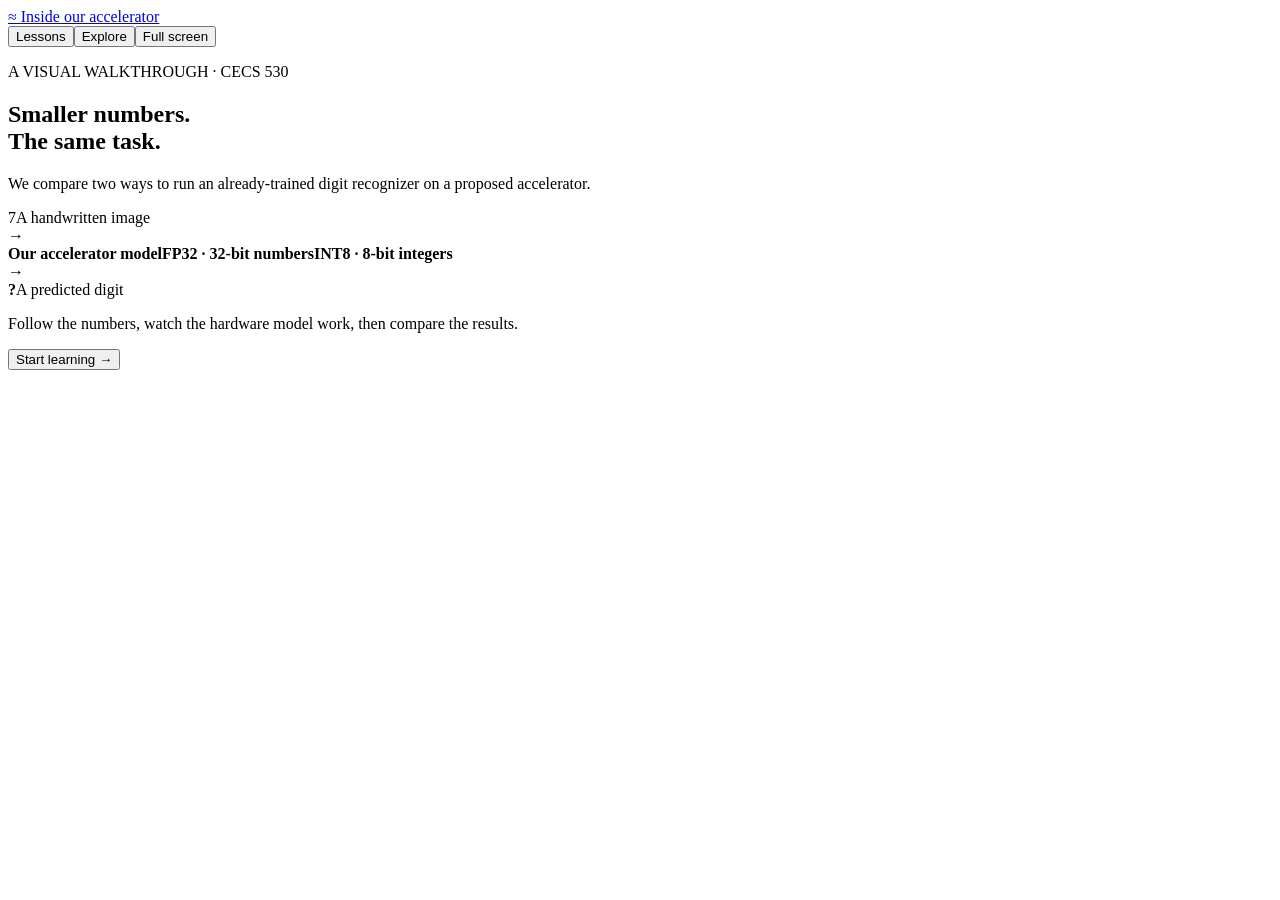
==== commit a143d9e5: "Give the demo a clear starting point Open with a welcome screen and one focused rounding lesson. Kee" ====
--- a/demo/web/index.html
+++ b/demo/web/index.html
@@ -1,61 +1,95 @@
 <!doctype html>
-<html lang="en"><head><meta charset="utf-8"><meta name="viewport" content="width=device-width,initial-scale=1"><title>Inside our accelerator · CECS 530</title><link rel="stylesheet" href="/styles.css"><script defer src="/app.js"></script></head>
-<body>
-<header class="topbar"><a class="brand" href="/" aria-label="Demo home"><svg width="38" height="30" viewBox="0 0 38 30" aria-hidden="true"><path d="M2 7Q10 0 19 7T36 7M2 16Q10 9 19 16T36 16M2 25Q10 18 19 25T36 25" fill="none" stroke="currentColor" stroke-width="3"/></svg><span>CECS 530 <small>Quantized neural network accelerator</small></span></a><div class="header-actions"><button id="start-guide">Start guided tour</button><button id="fullscreen">Full screen</button><span class="local-tag"><i></i> Local &amp; offline</span></div></header>
-<main>
-<div class="hero"><div><p class="eyebrow">FROM SMALL NUMBERS TO A REAL PREDICTION</p><h1>Inside our accelerator</h1><p>See what the numbers mean, where the work happens, and what makes it faster.</p></div><div class="hero-mark" aria-hidden="true"><span>8</span><small>bits per operand</small></div></div>
-<nav class="tabs" aria-label="Walkthrough sections"><button data-view="numbers">1 <span>Small numbers</span></button><button data-view="accelerator" class="selected" aria-current="page">2 <span>Inside the accelerator</span></button><button data-view="digit">3 <span>A real digit</span></button><button data-view="hardware">4 <span>Hardware limits</span></button></nav>
-<aside id="guide-panel" class="guide-panel" hidden aria-label="Guided presentation"><div><p id="guide-count" class="eyebrow"></p><h2 id="guide-title"></h2><p id="guide-copy"></p></div><div class="guide-buttons"><button id="guide-back">← Back</button><button id="guide-next" class="primary">Next →</button><button id="guide-close" aria-label="Close guided tour">×</button></div></aside>
-<section id="accelerator-view" class="view">
-<div class="view-heading"><div><p class="eyebrow">WATCH THE WORK</p><h2>One answer, one clock cycle at a time.</h2></div><p class="view-intro">A lane multiplies two values and adds the result to a running total.</p></div>
-<div class="two-column"><div class="panel simulation">
-<div class="toolbar"><label>Example<select id="toy-preset"><option value="single">One answer: 29</option><option value="parallel">Eight answers in parallel</option><option value="tail">Ten outputs: a partially filled group</option></select></label><div class="segmented" aria-label="Operand precision"><button data-precision="int8" class="selected" aria-pressed="true">INT8</button><button data-precision="fp32" aria-pressed="false">FP32</button></div></div>
-<div class="compact-controls"><label>Processing lanes<select id="toy-lanes"><option>1</option><option>4</option><option>8</option><option>16</option><option>32</option></select></label><label>Local reads <small>bytes/cycle</small><select id="toy-local"><option>2</option><option>8</option><option>16</option><option selected>32</option><option>64</option></select></label><label>External transfers <small>bytes/cycle</small><select id="toy-external"><option>1</option><option>4</option><option>8</option><option selected>32</option><option>64</option></select></label></div>
-<div id="toy-error" class="error" role="alert" hidden></div>
-<div id="toy-stage">
-<svg class="machine" viewBox="0 0 760 134" role="img" aria-label="External memory connects to a local buffer, which feeds the processing lanes"><defs><marker id="arrowhead" viewBox="0 0 10 10" refX="7" refY="5" markerWidth="5" markerHeight="5" orient="auto-start-reverse"><path d="M0 0L10 5L0 10z" fill="currentColor"/></marker></defs><path id="external-path" class="connection" d="M185 65H278" marker-start="url(#arrowhead)" marker-end="url(#arrowhead)"/><path id="local-path" class="connection" d="M472 65H563" marker-start="url(#arrowhead)" marker-end="url(#arrowhead)"/><rect class="machine-node" x="10" y="15" width="175" height="100" rx="16"/><rect class="machine-node buffer-node" x="278" y="15" width="194" height="100" rx="16"/><rect class="machine-node lane-node" x="563" y="15" width="187" height="100" rx="16"/><text x="98" y="51">External memory</text><text class="machine-small" x="98" y="80">inputs &amp; weights</text><text x="375" y="51">Local buffer</text><text class="machine-small" id="buffer-caption" x="375" y="80">values close to the lanes</text><text x="656" y="51">Processing lanes</text><text class="machine-small" id="machine-lane-caption" x="656" y="80">one multiply-add per lane</text></svg>
-<div class="phase-heading"><span id="phase-pill" class="pill">Ready to start</span><span id="cycle-label">Cycle 0 of 6</span></div><div id="phase-timeline" class="timeline" aria-label="Execution phases"></div>
-<div id="lane-grid" class="lane-grid"></div>
-<div class="legend"><span><i class="working"></i>Working now</span><span><i class="waiting"></i>Waiting for data</span><span><i class="unused"></i>No assigned work</span></div>
-<p id="event-explanation" class="event-note" aria-live="polite">Press Step to load the input values.</p>
-<div class="playback"><button id="play" class="primary">▶ Play</button><button id="step">Step →</button><button id="reset">Reset</button><label>Playback<select id="playback-speed"><option value="1200">Slow</option><option value="650" selected>Normal</option><option value="200">Fast</option></select></label></div>
-<label class="scrub-label">Jump to a cycle<input id="trace-position" type="range" min="0" max="6" value="0"></label>
-<p class="small-note">Animation slows the recorded simulation so we can follow it. It does not measure your computer’s speed.</p>
-</div></div>
-<aside class="lesson"><p class="eyebrow">THE IDEA</p><h3 id="toy-lesson-title">Where does 29 come from?</h3><div id="toy-equation" class="equation">2 × 4 + 3 × 5 + 1 × 6 <strong>= 29</strong></div><p id="toy-lesson">First move the values into the local buffer. Then one lane performs three multiply-adds. Finally, store the answer.</p><div class="stat-pair"><div><strong id="toy-total">6</strong><span>modeled cycles</span></div><div><strong id="toy-answer">29</strong><span>answer per output</span></div></div><details><summary>What is included?</summary><p>Load inputs, load weights, perform matrix calculations, and store 32-bit outputs. Bias, activation and rescaling are separate steps in the digit view.</p></details><details><summary>Keyboard controls</summary><p>With focus outside a button or input: Space plays or pauses, and the left/right arrows move one cycle. The guided tour uses its own Back and Next buttons.</p></details><div class="tip">Try <b>Eight answers in parallel</b>, then reduce local reads. Some lanes must wait even though they have work.</div></aside></div>
-</section>
-<section id="numbers-view" class="view" hidden>
-<div class="view-heading"><div><p class="eyebrow">UNDERSTAND THE REPRESENTATION</p><h2>Smaller numbers keep less detail.</h2></div><p class="view-intro">An integer and a scale work together to represent a value.</p></div>
-<div class="panel"><div class="number-controls"><label>Original value<input id="quant-value" type="number" min="-1000" max="1000" step="0.01" value="1.23"></label><label>Scale <small>value represented by one integer step</small><input id="quant-scale" type="number" min="0.0001" max="10" step="0.01" value="0.1"></label><button id="round-example">Try rounding</button><button id="clip-example">Try clipping</button><button id="tie-example">Try a halfway value</button></div>
-<div id="quant-error" class="error" role="alert" hidden></div><div id="quant-result">
-<div class="number-flow"><div><span>Original value</span><strong id="quant-original">1.23</strong><small>represented with FP32</small></div><b>÷ scale</b><div><span>Integer steps</span><strong id="quant-scaled">12.3</strong><small>round, then stay within range</small></div><b>store</b><div class="highlight"><span>Stored INT8</span><strong id="quant-stored">12</strong><small>one byte per operand</small></div><b>× scale</b><div><span>Reconstructed value</span><strong id="quant-reconstructed">1.2</strong><small id="quant-loss">0.03 difference</small></div></div>
-<div class="number-line"><span>−127</span><div><i id="quant-marker"></i></div><span>127</span></div><p id="quant-explanation" class="event-note" aria-live="polite"></p><p class="small-note">This teaching example changes its own scale. The digit model’s calibrated scale stays fixed.</p></div></div>
-<div class="explanation-grid"><article class="panel"><p class="eyebrow">SMALL OPERANDS, WIDE TOTALS</p><h3>Why not keep the answer in INT8?</h3><div class="big-equation">127 × 127 = <strong id="wide-product">16,129</strong></div><p>Even one product is too large for INT8. A dot product adds many of them, so our machine uses a checked INT32 running total.</p><div class="range-note"><b>INT8 operands</b> −128 to 127<br><b>INT32 totals</b> −2,147,483,648 to 2,147,483,647</div><p class="small-note">Our weight quantizer uses the symmetric subset −127 to 127.</p></article>
-<article class="panel"><p class="eyebrow">KEEP THE UNITS CONSISTENT</p><h3>A bias is added in the product’s units.</h3><div class="bias-flow"><div><strong>20</strong><span>× 0.01 = 0.20</span></div><b>+ 4</b><div><strong id="bias-total">24</strong><span>× 0.01 = 0.24</span></div><b>÷ 4</b><div><strong id="bias-rescaled">6</strong><span>× 0.04 = 0.24</span></div></div><p>A learned bias of 0.04 becomes integer 4 at scale 0.01. Rescaling changes the integer to match the next layer’s units. Both final representations mean 0.24.</p><p class="small-note">These are illustrative values. The actual network uses its fixed calibrated scale and an integer multiplier and shift.</p></article></div>
-<div id="training-splits" class="panel preparation"><p class="eyebrow">PREPARE ONCE, THEN PREDICT</p><h3>The model is already trained.</h3><div class="split-flow"><div><strong>54,000</strong><span>training images<br>learn weights and biases</span></div><div><strong>5,000</strong><span>validation images<br>monitor training</span></div><div><strong>1,000</strong><span>calibration images<br>choose a hidden scale</span></div><div><strong>10,000</strong><span>separate test images<br>measure final accuracy</span></div></div><p>The live demo uses the verified weights and fixed scales. It does not learn from the examples you select.</p></div>
-</section><section id="digit-view" class="view" hidden>
-<div class="view-heading"><div><p class="eyebrow">FROM PIXELS TO A PREDICTION</p><h2>A real image. Two numerical paths.</h2></div><p class="view-intro">The verified network has 784 inputs, 64 hidden values and ten digit scores.</p></div>
-<div class="digit-layout"><aside class="panel gallery-panel"><label>Choose an example<select id="gallery-filter"><option value="all">All 31 examples</option><option value="correct">Both models correct</option><option value="mistake">At least one mistake</option><option value="different">FP32 and INT8 disagree</option></select></label><div id="digit-gallery" class="digit-gallery" aria-label="MNIST example gallery"></div><p class="small-note">Includes the first 16 verified images and all 15 disagreements from the original test. This gallery is not an accuracy sample.</p></aside>
-<div><div class="panel"><div class="selected-digit"><canvas id="selected-digit" width="28" height="28" aria-label="Selected MNIST image"></canvas><div><p class="eyebrow" id="selected-example">MNIST image 0</p><h3 id="known-digit">Known digit: 7</h3><p>The weights and calibrated scales stay fixed.</p></div><button id="run-digit" class="primary">Run both models</button></div>
-<div id="digit-error" class="error" role="alert" hidden></div><p id="digit-loading" class="event-note" hidden>Running both matrix stages through the simulator…</p>
-<div id="digit-result" hidden><div class="prediction-row"><div class="prediction fp32"><span>FP32 prediction</span><strong id="fp-prediction"></strong><small id="fp-correct"></small></div><div class="prediction int8"><span>INT8 prediction</span><strong id="int-prediction"></strong><small id="int-correct"></small></div><div class="verification-note" id="digit-verification"></div></div>
-<div class="pipeline" aria-label="Inspect the prediction steps"><button data-stage="pixels" class="selected">1 · Pixels</button><button data-stage="first">2 · First matrix</button><button data-stage="hidden">3 · Hidden values</button><button data-stage="second">4 · Second matrix</button><button data-stage="scores">5 · Digit scores</button></div>
-<div class="stage-description"><span id="stage-badge" class="pill"></span><h3 id="stage-title"></h3><p id="stage-copy"></p></div>
-<div id="pixel-inspection" class="pixel-inspection"><div><canvas id="pixel-map" width="28" height="28" aria-label="Pixel values; choose one to inspect"></canvas><small>Click a pixel to inspect its values.</small></div><div><p class="eyebrow">ONE PIXEL, TWO REPRESENTATIONS</p><div id="pixel-details" class="pixel-details"></div><p class="small-note">Divide the stored image byte by 255 for FP32. INT8 represents it in steps of 1/127.</p></div></div>
-<div id="hidden-inspection" hidden><div class="heatmap-title"><span>FP32 hidden values</span><span>INT8 hidden values</span></div><div class="hidden-pair"><div id="hidden-fp" class="hidden-grid"></div><div id="hidden-int" class="hidden-grid"></div></div><p class="small-note" id="hidden-note"></p></div>
-<div id="stage-metrics" class="metric-grid" hidden></div>
-<div id="score-inspection" hidden><div class="legend"><span class="blue">● FP32</span><span class="orange">● INT8 in comparable display units</span></div><svg id="score-chart" viewBox="0 0 700 345" role="img" aria-label="Ten output scores for FP32 and INT8"></svg><p class="small-note">These are scores, not confidence percentages. INT8 picks its maximum using raw INT32 scores; conversion here is only for comparison.</p><details><summary>See the raw INT32 digit scores</summary><p id="raw-scores" class="mono"></p></details></div>
-<p class="small-note" id="live-timing-note"></p></div></div>
-<div class="panel saved-results"><p class="eyebrow">SAVED FULL-TEST RESULT · 10,000 IMAGES</p><div class="stat-pair"><div><strong class="blue" id="saved-fp-accuracy">96.96%</strong><span>FP32 accuracy</span></div><div><strong class="orange" id="saved-int-accuracy">96.98%</strong><span>INT8 accuracy</span></div></div><p>These are the published full-test counts, not an accuracy estimate from clicking through this gallery. Fifteen predictions changed; INT8 was correct on two more images overall.</p></div></div></div>
-</section><section id="hardware-view" class="view" hidden>
-<div class="view-heading"><div><p class="eyebrow">CHANGE THE MACHINE</p><h2>More lanes need more data.</h2></div><p class="view-intro">Compare the same two matrix stages under matching hardware assumptions.</p></div>
-<div class="panel"><div class="presets" aria-label="Hardware presets"><button data-hardware="baseline" class="selected">Baseline</button><button data-hardware="starved">Starved lanes</button><button data-hardware="extra">Extra lanes</button><button data-hardware="capacity">Too little memory</button></div><div class="hardware-controls"><label>Processing lanes<select id="hardware-lanes"><option>1</option><option>4</option><option selected>8</option><option>16</option><option>32</option></select></label><label>Local reads <small>bytes/cycle</small><select id="hardware-local"><option>2</option><option>8</option><option>16</option><option selected>32</option><option>64</option><option>128</option></select></label><label>External transfers <small>bytes/cycle</small><select id="hardware-external"><option>8</option><option>16</option><option selected>32</option><option>64</option><option>128</option></select></label><label>Local buffer <small>KiB</small><select id="hardware-capacity"><option>32</option><option>64</option><option>128</option><option selected>256</option><option>512</option></select></label><label>Assumed clock <small>MHz</small><select id="hardware-clock"><option>50</option><option selected>100</option><option>200</option></select></label></div><p class="small-note">The clock converts counted cycles to estimated time. It is a modeling assumption, not a measured chip frequency.</p></div>
-<p id="hardware-loading" class="event-note" hidden>Recomputing the matrix-stage experiments…</p><div id="hardware-error" class="error" role="alert" hidden></div>
-<div id="hardware-results" hidden><div id="hardware-metrics" class="metric-grid"></div>
-<div class="hardware-pair"><article class="panel"><div class="chart-heading"><h3>Where the cycles go</h3><span class="pill">Two matrix stages</span></div><svg id="cycle-chart" viewBox="0 0 650 230" role="img" aria-label="Compute and transfer cycle comparison"></svg><div class="legend"><span>Dark segment: compute</span><span>Light segment: external transfers</span></div><div id="hardware-format-errors" role="status"></div></article>
-<article class="panel"><h3>Does the whole layer fit?</h3><div id="memory-bars"></div><p id="supply-note" class="event-note"></p><p class="small-note">Capacity is how much fits. Bandwidth is how quickly data moves. This model requires the whole matrix stage to fit; it has no tiling.</p></article></div>
-<div class="hardware-pair"><article class="panel"><h3>Add processing lanes</h3><p class="chart-subtitle">Matrix-stage rate · thousand images/s</p><svg id="lane-chart" viewBox="0 0 650 290" role="img" aria-label="Matrix-stage rate versus processing lanes"></svg><p class="small-note">Local and external bandwidths use your settings. Extra lanes can stop helping when the local read connection is full.</p></article><article class="panel"><h3>Speed up external transfers</h3><p class="chart-subtitle">Matrix-stage rate · thousand images/s</p><svg id="bandwidth-chart" viewBox="0 0 650 290" role="img" aria-label="Matrix-stage rate versus external bytes per cycle"></svg><p class="small-note">This sweep holds 32 lanes fixed and uses your local read bandwidth. Faster loading and storing does not widen the separate local read connection.</p></article></div>
-<div class="legend chart-key"><span class="blue">● FP32</span><span class="orange">● INT8</span></div><details class="panel"><summary>How to interpret these estimates</summary><p>These are the cycles for one image’s two matrix stages, including their input, weight and output transfers. Bias, activation, rescaling and digit selection are calculated elsewhere and are not included in the time here. Matrix traffic excludes bias and scale metadata.</p><p>The simulator counts an explicit schedule with no zero-skipping. The fixed-dimension sweeps therefore have the same cycle counts as the real-image checks. Equal clock and lane counts do not establish equal physical area, energy or achievable frequency.</p></details></div>
-</section>
-<footer>A high-level software model of proposed hardware · FP32 and INT8 use the same scheduling rules.</footer>
-</main></body></html>
+<html lang="en">
+  <head>
+    <meta charset="utf-8" />
+    <meta name="viewport" content="width=device-width,initial-scale=1" />
+    <title>Learn our accelerator · CECS 530</title>
+    <link rel="stylesheet" href="/learning.css" />
+    <script type="module" src="/learning.js"></script>
+  </head>
+  <body>
+    <header class="app-header">
+      <a href="/" class="brand" aria-label="Learning home"
+        >≈ <span>Inside our accelerator</span></a
+      >
+      <nav aria-label="Demo tools">
+        <button id="choose-lesson">Lessons</button
+        ><button id="explore-toggle">Explore</button
+        ><button id="fullscreen">Full screen</button>
+      </nav>
+    </header>
+    <main id="learning-main">
+      <section id="welcome" class="welcome">
+        <p class="eyebrow">A VISUAL WALKTHROUGH · CECS 530</p>
+        <h1>Smaller numbers.<br />The same task.</h1>
+        <p>
+          We compare two ways to run an already-trained digit recognizer on a
+          proposed accelerator.
+        </p>
+        <div
+          class="welcome-flow"
+          aria-label="A handwritten image goes through our proposed accelerator to produce a digit prediction"
+        >
+          <div>
+            <span class="drawn-digit" aria-hidden="true">7</span
+            ><span>A handwritten image</span>
+          </div>
+          <span class="arrow" aria-hidden="true">→</span>
+          <div class="machine-box">
+            <strong>Our accelerator model</strong
+            ><span class="format-labels"
+              ><b class="fp">FP32 · 32-bit numbers</b
+              ><b class="int">INT8 · 8-bit integers</b></span
+            >
+          </div>
+          <span class="arrow" aria-hidden="true">→</span>
+          <div>
+            <strong class="unknown">?</strong><span>A predicted digit</span>
+          </div>
+        </div>
+        <p class="support">
+          Follow the numbers, watch the hardware model work, then compare the
+          results.
+        </p>
+        <button id="start-learning" class="primary">Start learning →</button>
+      </section>
+      <section id="lesson" class="lesson" hidden aria-labelledby="lesson-title">
+        <p id="lesson-progress" class="eyebrow"></p>
+        <h1 id="lesson-title"></h1>
+        <p id="lesson-instruction" class="instruction"></p>
+        <div id="lesson-visual" class="visual"></div>
+        <p id="lesson-result" class="result" role="status" hidden></p>
+        <p id="lesson-error" class="error" role="alert" hidden></p>
+        <footer class="lesson-actions">
+          <button id="back">← Back</button
+          ><button id="skip" class="quiet">Skip lesson</button
+          ><button id="replay" class="quiet" hidden>Replay lesson</button
+          ><button id="lesson-action" class="primary"></button>
+        </footer>
+      </section>
+      <section id="finish" class="welcome" hidden>
+        <p class="eyebrow">WALKTHROUGH COMPLETE</p>
+        <h1>What did we learn?</h1>
+        <div id="takeaways"></div>
+        <div class="finish-actions">
+          <button id="restart" class="primary">Replay</button
+          ><button id="finish-lessons">Choose a lesson</button
+          ><button id="finish-explore">Explore</button>
+        </div>
+      </section>
+    </main>
+    <section id="exploration" hidden aria-label="Explore all controls">
+      <iframe
+        id="explore-frame"
+        title="Explore quantization, accelerator controls, digits and hardware settings"
+      ></iframe>
+    </section>
+    <dialog id="lesson-picker" aria-labelledby="picker-title">
+      <div class="dialog-heading">
+        <h2 id="picker-title">Choose a lesson</h2>
+        <button id="close-picker" aria-label="Close lesson list">×</button>
+      </div>
+      <nav id="lesson-list" aria-label="Lessons"></nav>
+    </dialog>
+  </body>
+</html>
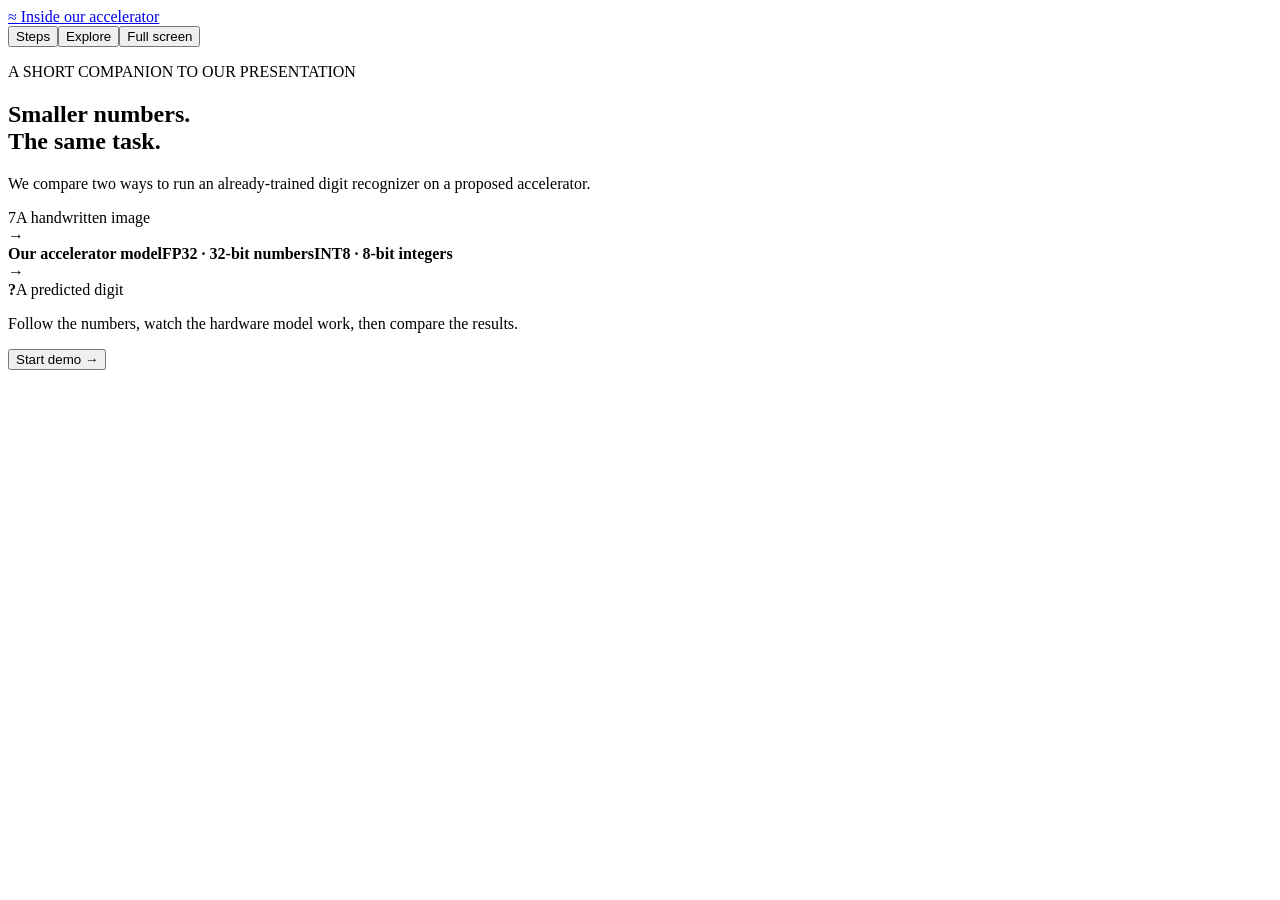
==== commit ba57eee6: "Keep the demo focused on the PowerPoint Use six short presentation stops with one highlighted action" ====
--- a/demo/web/index.html
+++ b/demo/web/index.html
@@ -13,14 +13,14 @@
         >≈ <span>Inside our accelerator</span></a
       >
       <nav aria-label="Demo tools">
-        <button id="choose-lesson">Lessons</button
+        <button id="choose-lesson">Steps</button
         ><button id="explore-toggle">Explore</button
         ><button id="fullscreen">Full screen</button>
       </nav>
     </header>
     <main id="learning-main">
       <section id="welcome" class="welcome">
-        <p class="eyebrow">A VISUAL WALKTHROUGH · CECS 530</p>
+        <p class="eyebrow">A SHORT COMPANION TO OUR PRESENTATION</p>
         <h1>Smaller numbers.<br />The same task.</h1>
         <p>
           We compare two ways to run an already-trained digit recognizer on a
@@ -51,7 +51,7 @@
           Follow the numbers, watch the hardware model work, then compare the
           results.
         </p>
-        <button id="start-learning" class="primary">Start learning →</button>
+        <button id="start-learning" class="primary">Start demo →</button>
       </section>
       <section id="lesson" class="lesson" hidden aria-labelledby="lesson-title">
         <p id="lesson-progress" class="eyebrow"></p>
@@ -62,18 +62,18 @@
         <p id="lesson-error" class="error" role="alert" hidden></p>
         <footer class="lesson-actions">
           <button id="back">← Back</button
-          ><button id="skip" class="quiet">Skip lesson</button
-          ><button id="replay" class="quiet" hidden>Replay lesson</button
+          ><button id="skip" class="quiet">Skip step</button
+          ><button id="replay" class="quiet" hidden>Replay step</button
           ><button id="lesson-action" class="primary"></button>
         </footer>
       </section>
       <section id="finish" class="welcome" hidden>
         <p class="eyebrow">WALKTHROUGH COMPLETE</p>
-        <h1>What did we learn?</h1>
+        <h1>Demo complete</h1>
         <div id="takeaways"></div>
         <div class="finish-actions">
           <button id="restart" class="primary">Replay</button
-          ><button id="finish-lessons">Choose a lesson</button
+          ><button id="finish-lessons">Choose a step</button
           ><button id="finish-explore">Explore</button>
         </div>
       </section>
@@ -86,10 +86,10 @@
     </section>
     <dialog id="lesson-picker" aria-labelledby="picker-title">
       <div class="dialog-heading">
-        <h2 id="picker-title">Choose a lesson</h2>
+        <h2 id="picker-title">Choose a step</h2>
         <button id="close-picker" aria-label="Close lesson list">×</button>
       </div>
-      <nav id="lesson-list" aria-label="Lessons"></nav>
+      <nav id="lesson-list" aria-label="Demo steps"></nav>
     </dialog>
   </body>
 </html>
